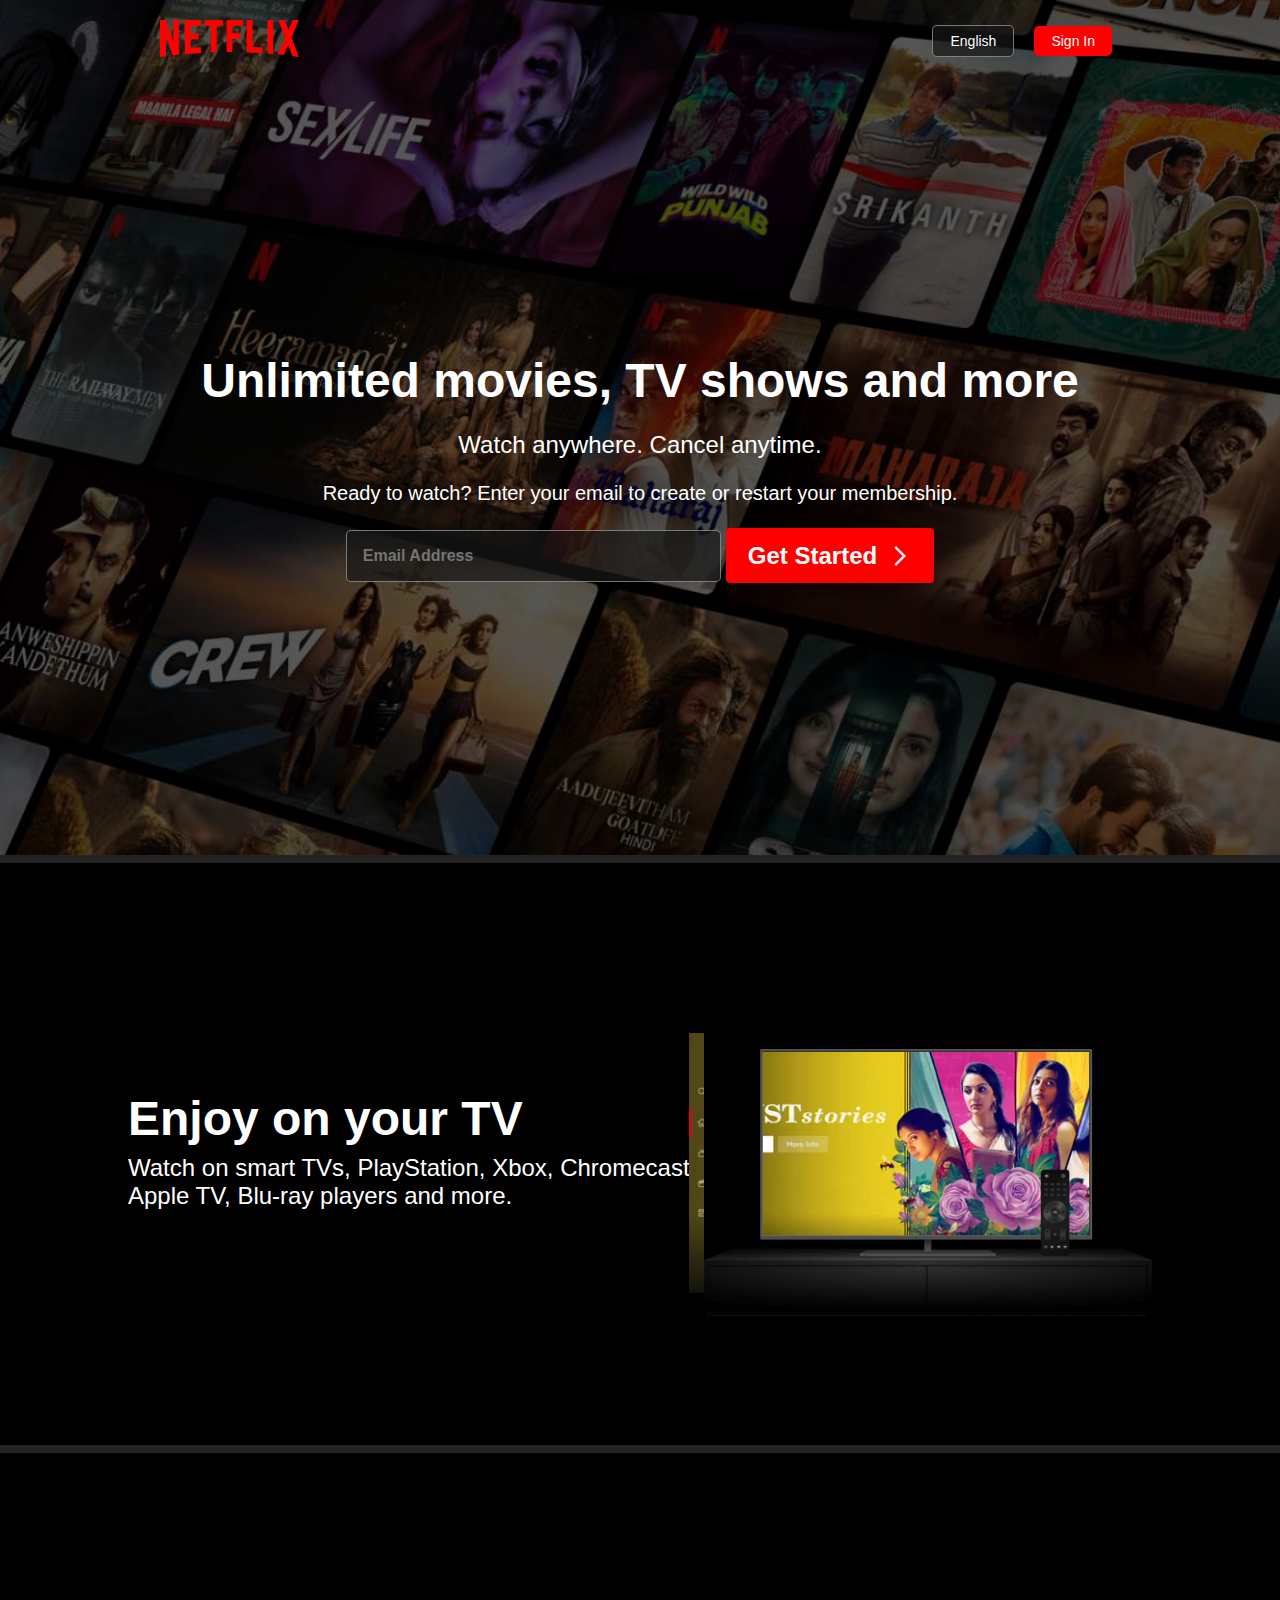
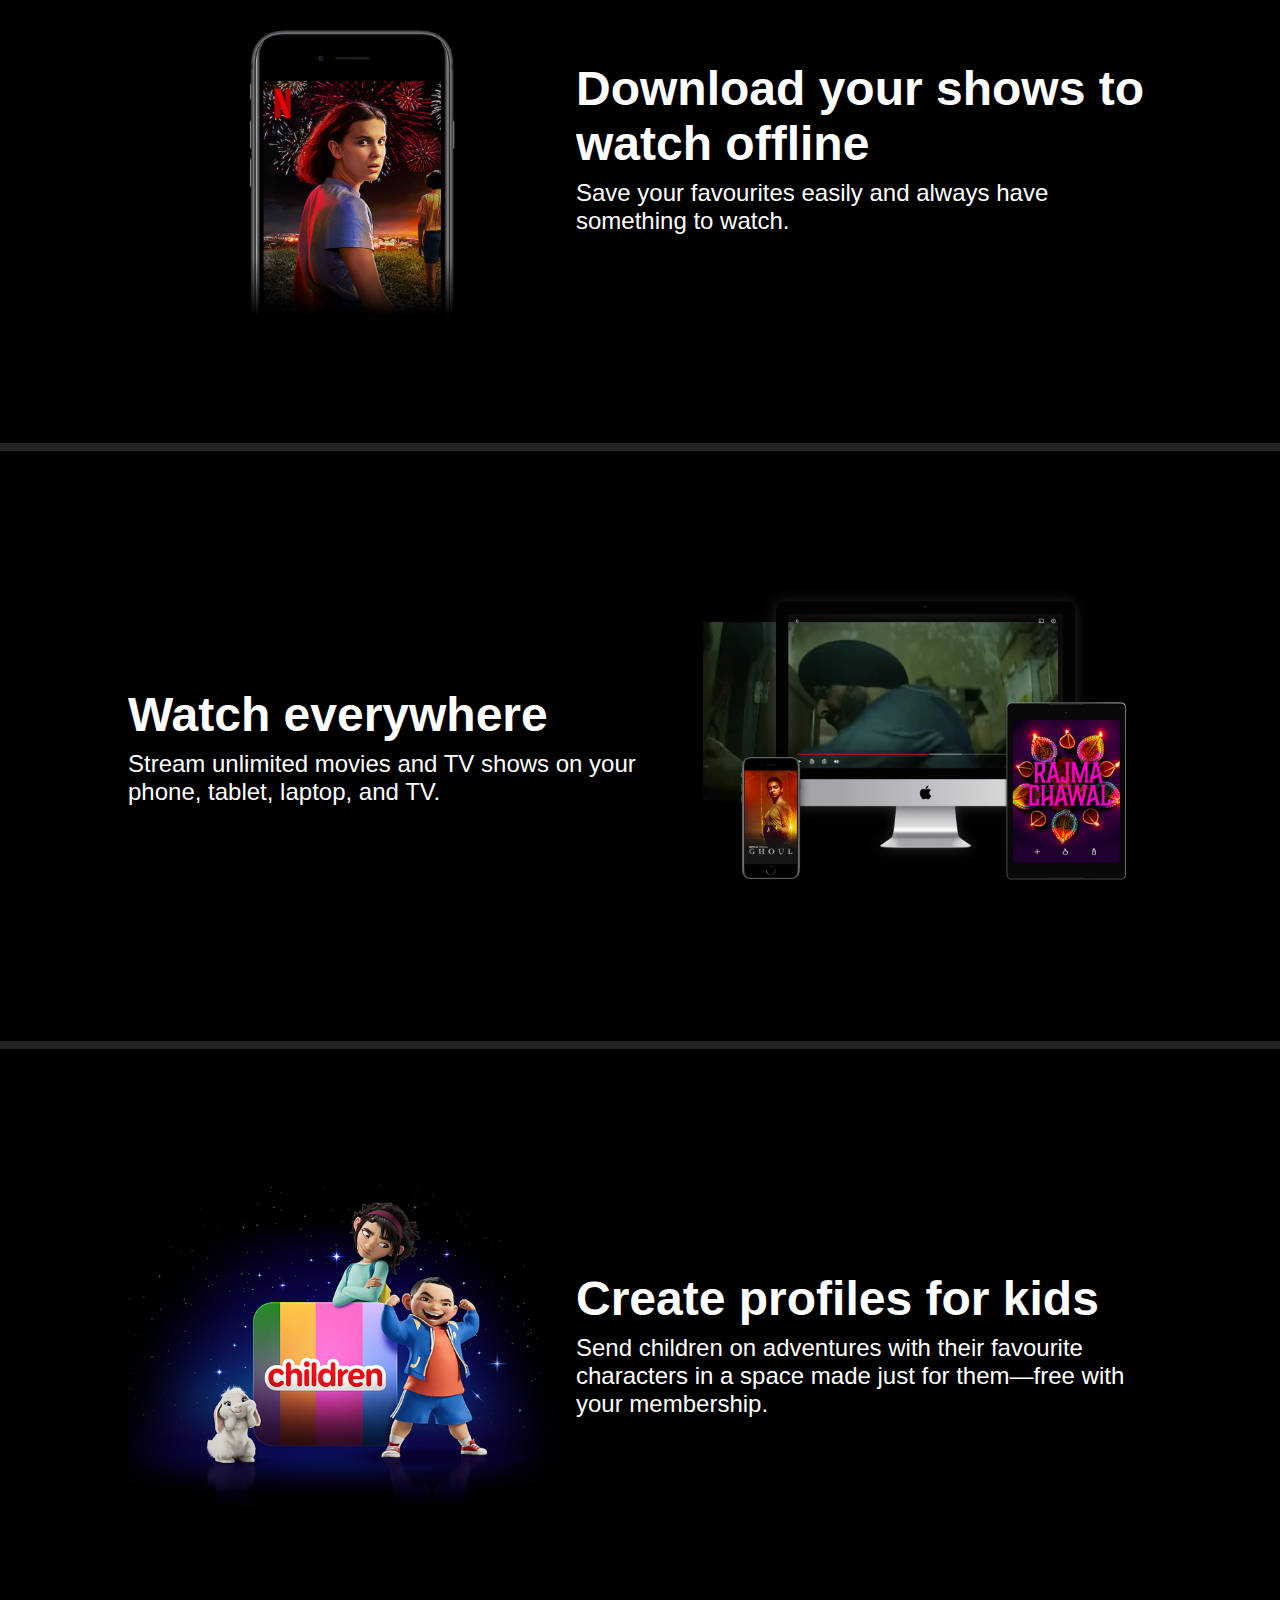
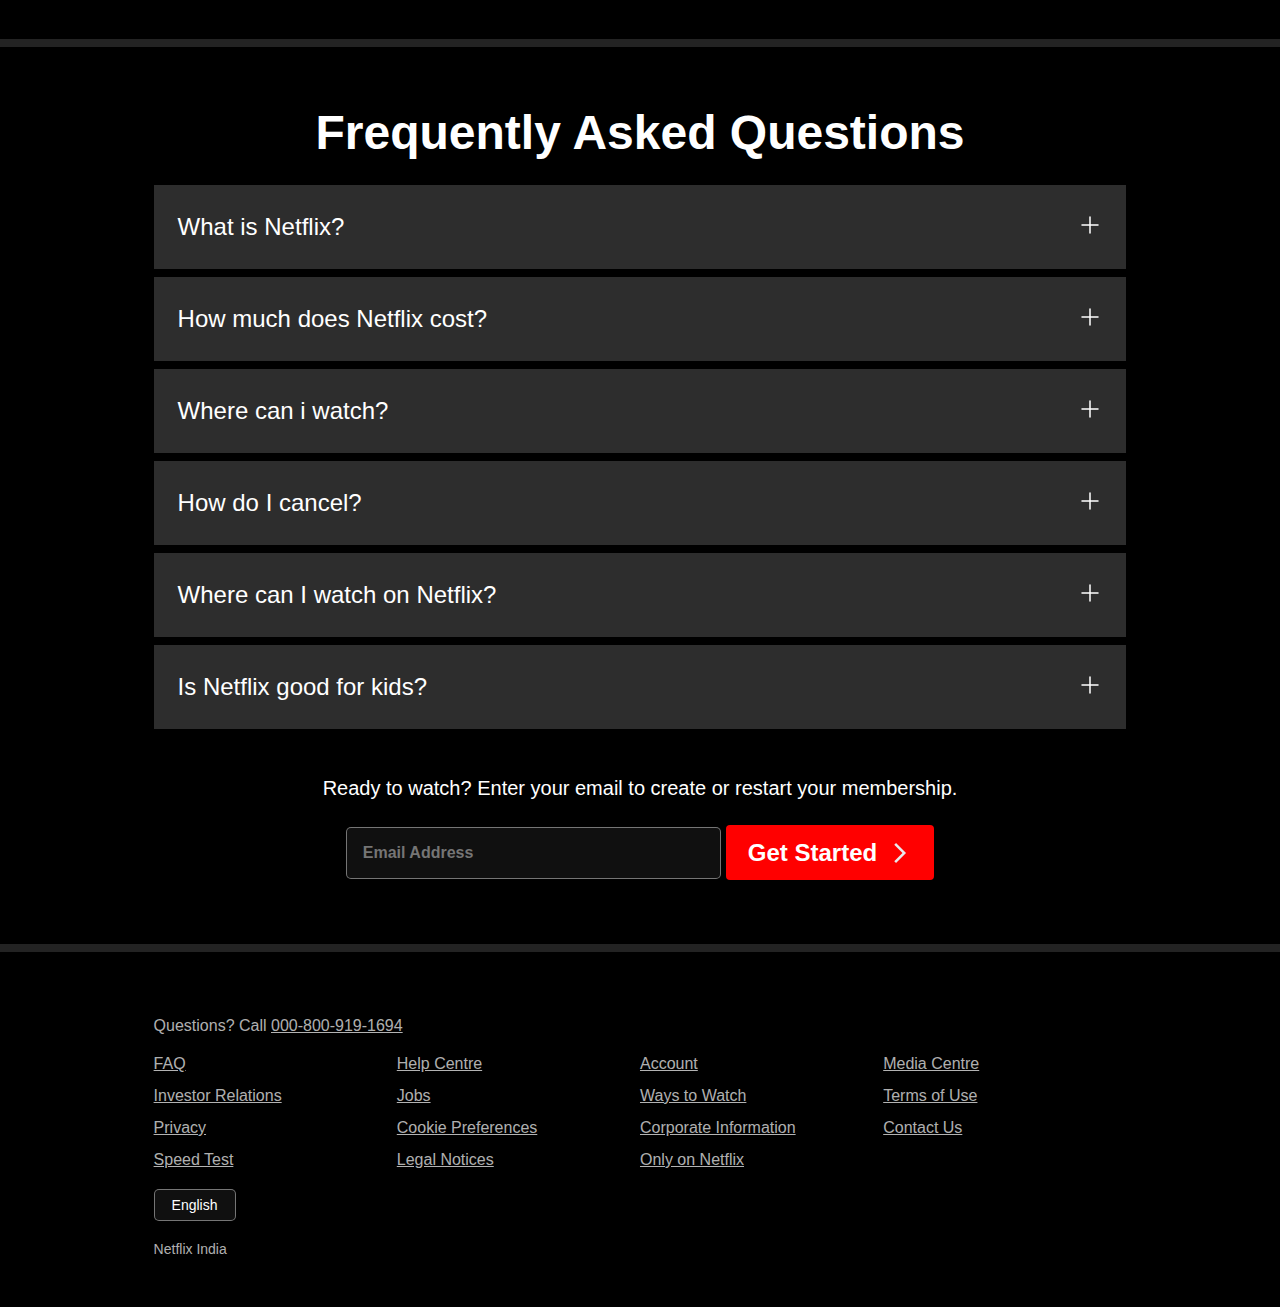
==== index.html @ d02ea131 "without responsiveness" ====
<!DOCTYPE html>
<html lang="en">

<head>
    <meta charset="UTF-8">
    <meta name="viewport" content="width=device-width, initial-scale=1.0">
    <title>Netflix India – Watch TV Shows Online, Watch Movies Online</title>
    <link rel="stylesheet" href="style.css">
</head>

<body>
    <div class="main">
        <nav>
            <span><img src="assets/images/netflix.svg" alt=""></span>
            <div>
                <button class="btn nonb">English</button>
                <button class="btn redb">Sign In</button>
            </div>
        </nav>
        <div class="box"></div>
        <div class="hero">
            <span>Unlimited movies, TV shows and more</span>
            <span>Watch anywhere. Cancel anytime.</span>
            <span>Ready to watch? Enter your email to create or restart your membership.</span>
            <div class="hero-buttons">
                <input type="email" placeholder="Email Address">
                <button class="btn-red">Get Started <span><img
                            src="assets/images/arrow_forward_ios_24dp_E8EAED_FILL0_wght400_GRAD0_opsz24.svg"
                            alt=""></span></button>
            </div>
        </div>
        <div class="seperation"></div>
    </div>

    <section class="first">
        <div>
            <span>Enjoy on your TV</span>
            <span>Watch on smart TVs, PlayStation, Xbox, Chromecast, Apple TV, Blu-ray players and more.</span>
        </div>
        <div class="imgvi">
            <img src="assets/images/tv.png" alt="">
            <video src="assets/videos/video-tv-in-0819.m4v" autoplay loop muted></video>
        </div>
    </section>

    <div class="seperation"></div>

    <section class="first second">
        <div class="imgvi">
            <img src="assets/images/stranger-th-im.jpg" alt="">
        </div>
        <div>
            <span>Download your shows to watch offline</span>
            <span>Save your favourites easily and always have something to watch.</span>
        </div>
    </section>

    <div class="seperation"></div>

    <section class="first third">
        <div>
            <span>Watch everywhere</span>
            <span>Stream unlimited movies and TV shows on your phone, tablet, laptop, and TV.</span>
        </div>
        <div class="imgvi vi2">
            <img src="assets/images/device-pile-in.png" alt="">
            <video src="assets/videos/video-2.m4v" autoplay loop muted width="355px"></video>
        </div>
    </section>

    <div class="seperation"></div>

    <section class="first second">
        <div class="imgvi">
            <img src="assets/images/childrean.png" alt="">
        </div>
        <div>
            <span>Create profiles for kids</span>
            <span>Send children on adventures with their favourite characters in a space made just for them—free with
                your membership.</span>
        </div>
    </section>

    <div class="seperation"></div>

    <div class="faq">
        <h2>Frequently Asked Questions</h2>

        <button class="faqbut">
            <span>What is Netflix?</span>
            <svg xmlns="http://www.w3.org/2000/svg" viewBox="0 0 24 24" width="24" height="24" color="white"
                fill="none">
                <path d="M12 4V20M20 12H4" stroke="currentColor" stroke-width="1.5" stroke-linecap="round"
                    stroke-linejoin="round" />
            </svg>
        </button>
        <button class="faqbut">
            <span>How much does Netflix cost?</span>
            <svg xmlns="http://www.w3.org/2000/svg" viewBox="0 0 24 24" width="24" height="24" color="white"
                fill="none">
                <path d="M12 4V20M20 12H4" stroke="currentColor" stroke-width="1.5" stroke-linecap="round"
                    stroke-linejoin="round" />
            </svg>
        </button>
        <button class="faqbut">
            <span>Where can i watch?</span>
            <svg xmlns="http://www.w3.org/2000/svg" viewBox="0 0 24 24" width="24" height="24" color="white"
                fill="none">
                <path d="M12 4V20M20 12H4" stroke="currentColor" stroke-width="1.5" stroke-linecap="round"
                    stroke-linejoin="round" />
            </svg>
        </button>
        <button class="faqbut">
            <span>How do I cancel?</span>
            <svg xmlns="http://www.w3.org/2000/svg" viewBox="0 0 24 24" width="24" height="24" color="white"
                fill="none">
                <path d="M12 4V20M20 12H4" stroke="currentColor" stroke-width="1.5" stroke-linecap="round"
                    stroke-linejoin="round" />
            </svg>
        </button>
        <button class="faqbut">
            <span>Where can I watch on Netflix?</span>
            <svg xmlns="http://www.w3.org/2000/svg" viewBox="0 0 24 24" width="24" height="24" color="white"
                fill="none">
                <path d="M12 4V20M20 12H4" stroke="currentColor" stroke-width="1.5" stroke-linecap="round"
                    stroke-linejoin="round" />
            </svg>
        </button>
        <button class="faqbut">
            <span>Is Netflix good for kids?</span>
            <svg xmlns="http://www.w3.org/2000/svg" viewBox="0 0 24 24" width="24" height="24" color="white"
                fill="none">
                <path d="M12 4V20M20 12H4" stroke="currentColor" stroke-width="1.5" stroke-linecap="round"
                    stroke-linejoin="round" />
            </svg>
        </button>

        <div class="lt">Ready to watch? Enter your email to create or restart your membership.</div>

        <div class="hero-buttons sbm">
            <input type="email" placeholder="Email Address">
            <button class="btn-red">Get Started <span><img
                        src="assets/images/arrow_forward_ios_24dp_E8EAED_FILL0_wght400_GRAD0_opsz24.svg"
                        alt=""></span></button>
        </div>
    </div>

    <div class="seperation"></div>

    <footer>
        <div class="co1">
            Questions? Call <a href="000-800-919-1694">000-800-919-1694</a>
        </div>
        <div class="f-grid">

            <div class="f-items">
                <span><a href="">FAQ</a></span>
                <span><a href="">Investor Relations</a></span>
                <span><a href="">Privacy</a></span>
                <span><a href="">Speed Test</a></span>
            </div>
            <div class="f-items">
                <span><a href="">Help Centre</a></span>
                <span><a href="">Jobs</a></span>
                <span><a href="">Cookie Preferences</a></span>
                <span><a href="">Legal Notices</a></span>
            </div>
            <div class="f-items">
                <span><a href="">Account</a></span>
                <span><a href="">Ways to Watch</a></span>
                <span><a href="">Corporate Information</a></span>
                <span><a href="">Only on Netflix</a></span>
            </div>
            <div class="f-items">
                <span><a href="">Media Centre</a></span>
                <span><a href="">Terms of Use</a></span>
                <span><a href="">Contact Us</a></span>
            </div>
        </div>
        <div>
            <button class="f-btn">English</button>
        </div>
        <div class="last">Netflix India</div>
    </footer>
</body>

</html>
---- style.css ----
@import url('https://fonts.googleapis.com/css2?family=Martel+Sans:wght@600&family=Poppins:wght@100;200;300;400&display=swap');

* {
    margin: 0;
    padding: 0;
}

body{
    background-color: black;
}

.main {
    background-image: url(assets/images/netflix\ bg.jpg);
    background-size: max(2200px,100vw);
    background-repeat: no-repeat;
    height: 95vh;
    background-position: center center;
    position: relative;
    /* object-fit: cover; */
}

.main .box {
    position: absolute;
    top: 0;
    width: 100%;
    height: 95vh;
    opacity: 0.55;
    background-color: black;
}

nav {
    max-width: 75vw;
    height: 81px;
    margin: auto;
    /* background-color: red; */
    display: flex;
    justify-content: space-between;
    align-items: center;
    /* margin-top: 20px; */
}

nav img {
    width: 139px;
    position: relative;
    z-index: 5;
}

nav button {
    position: relative;
    z-index: 5;
}

.btn {
    padding: 7px 17px;
    /* font-size: 15px; */
    border: none;
    border-radius: 5px;
    margin: 0 8px;
    color: white;
    font-family: 'Segoe UI', Tahoma, Geneva, Verdana, sans-serif;
    font-weight: 500;
    font-size: 14px;
}

.redb {
    background-color: red;
    cursor: pointer;
}
.redb:hover{
    background-color: rgb(204, 0, 0);
}

.nonb {
    background-color: rgba(23,23,23,0.7);
    border: 1px solid rgba(217, 217, 217, 0.5);
    cursor: pointer;
}

.hero {
    position: relative;
    height: calc(100% - 81px);
    color: white;
    display: flex;
    justify-content: center;
    align-items: center;
    flex-direction: column;
    
    font-family: 'Segoe UI', Tahoma, Geneva, Verdana, sans-serif;
    gap: 23px;
    padding: 0 30px;
}

.hero> :first-child{
    font-size: 48px;
    font-weight: 900;
    text-align: center;
}

.hero> :nth-child(2){
    font-size: 24px;
    font-weight: 400;
    text-align: center;
}

.hero> :nth-child(3){
    font-size: 20px;
    font-weight: 400;
    text-align: center;
}

.seperation{
    position: relative;
    height: 0.5rem;
    background-color: rgb(35, 35, 35);
    z-index: 11;
}

.btn-red{
    background-color: red;
    padding: 9px 22px;
    font-size: 24px;
    color: white;
    border: none;
    border-radius: 4px;
    font-weight: 600;
    font-family: 'Segoe UI', Tahoma, Geneva, Verdana, sans-serif;
    display: flex;
    justify-content: center;
    align-items: center;
    gap: 11px;
    cursor: pointer;
}
.btn-red:hover{
    background-color: rgb(204, 0, 0);
}

.hero-buttons{
    display: flex;
    justify-content: center;
    align-items: center;
    gap: 5px;
}

.btn-red img{
    padding-top: 7px;
}

input{
    font-weight: 600;
    color: white;
    padding: 16px 138px 16px 16px;
    background-color: rgba(23,23,23,0.7);
    font-size: 16px;
    font-family: 'Segoe UI', Tahoma, Geneva, Verdana, sans-serif;
    border: 1px solid rgba(217, 217, 217, 0.5);
    border-radius: 5px;
    cursor: text;
}

.first{
    height: 590px;
    display: flex;
    justify-content: center;
    align-items: center;
    color: white;
    max-width: 80vw;
    margin: auto;
    font-family: 'Segoe UI', Tahoma, Geneva, Verdana, sans-serif;
}

.imgvi{
    position: relative;
}

.imgvi img{
    width: 35vw;
    position: relative;
    z-index: 10;
}

/* .imgvi video{
    width: 332px;
    position: absolute;
    top: 72px;
    right: 67px;
} */
.imgvi video{
    width: 463px;
    position: absolute;
    top: 51px;
    right: 0;
}
.vi2 video{
    width: 355px;
    position: absolute;
    top: 33px;
    right: 94px;
}

section.first > div{
    display: flex;
    flex-direction: column;
    gap: 8px;
}

section.first > div :nth-child(1){
    font-size: 48px;
    font-weight: bolder;
}

section.first > div :nth-child(2){
    font-size:24px;
    /* font-weight: bolder; */
}

.faq{
    background-color: black;
    color: white;
    font-family: 'Segoe UI', Tahoma, Geneva, Verdana, sans-serif;
}

.faq h2{
    text-align: center;
    margin: 58px 0 25px 0;
    font-size: 48px;
    font-weight: 900;
}

.faqbut{
    display: flex;
    justify-content: space-between;
    width: 76vw;
    margin: 8px auto;
    padding: 28px 24px;
    font-size: 24px;
    font-weight: 400;
    color: white;
    background-color: #2d2d2d;
    border: none;
    cursor: pointer;
}
.faqbut:hover{
    transition: all 0.25s ease-in-out;
    background-color: #414141;
}

.lt{
    text-align: center;
    margin: 48px 0 25px 0;
    font-size: 20px;
    font-weight: 400;
}

.sbm{
    margin-bottom: 64px;
}

footer{
    color: rgba(255, 255, 255, 0.7);
    max-width: 76vw;
    margin: auto;
    font-family: 'Segoe UI', Tahoma, Geneva, Verdana, sans-serif;
    font-weight: 400;
}

.co1{
    font-size: 16px;
    margin: 65px 0 20px 0;
}
.co1 a{
    font-size: 16px;
    color: rgba(255, 255, 255, 0.7);
}

.f-grid{
    display: grid;
    grid-template-columns: 1fr 1fr 1fr 1fr;
}

.f-grid a{
    color: rgba(255, 255, 255, 0.7);
}

.f-items{
    display: flex;
    flex-direction: column;
    gap: 14px;
}

.f-btn{
    padding: 7px 17px;
    /* font-size: 15px; */
    border: none;
    border-radius: 5px;
    margin: 20px 0;
    color: white;
    font-family: 'Segoe UI', Tahoma, Geneva, Verdana, sans-serif;
    font-weight: 500;
    font-size: 14px;
    background-color: rgba(23,23,23,0.7);
    border: 1px solid rgba(217, 217, 217, 0.5);
    cursor: pointer;
}

.last{
    font-size: 14px;
    color: rgba(255, 255, 255, 0.7);
    margin-bottom: 50px;
}
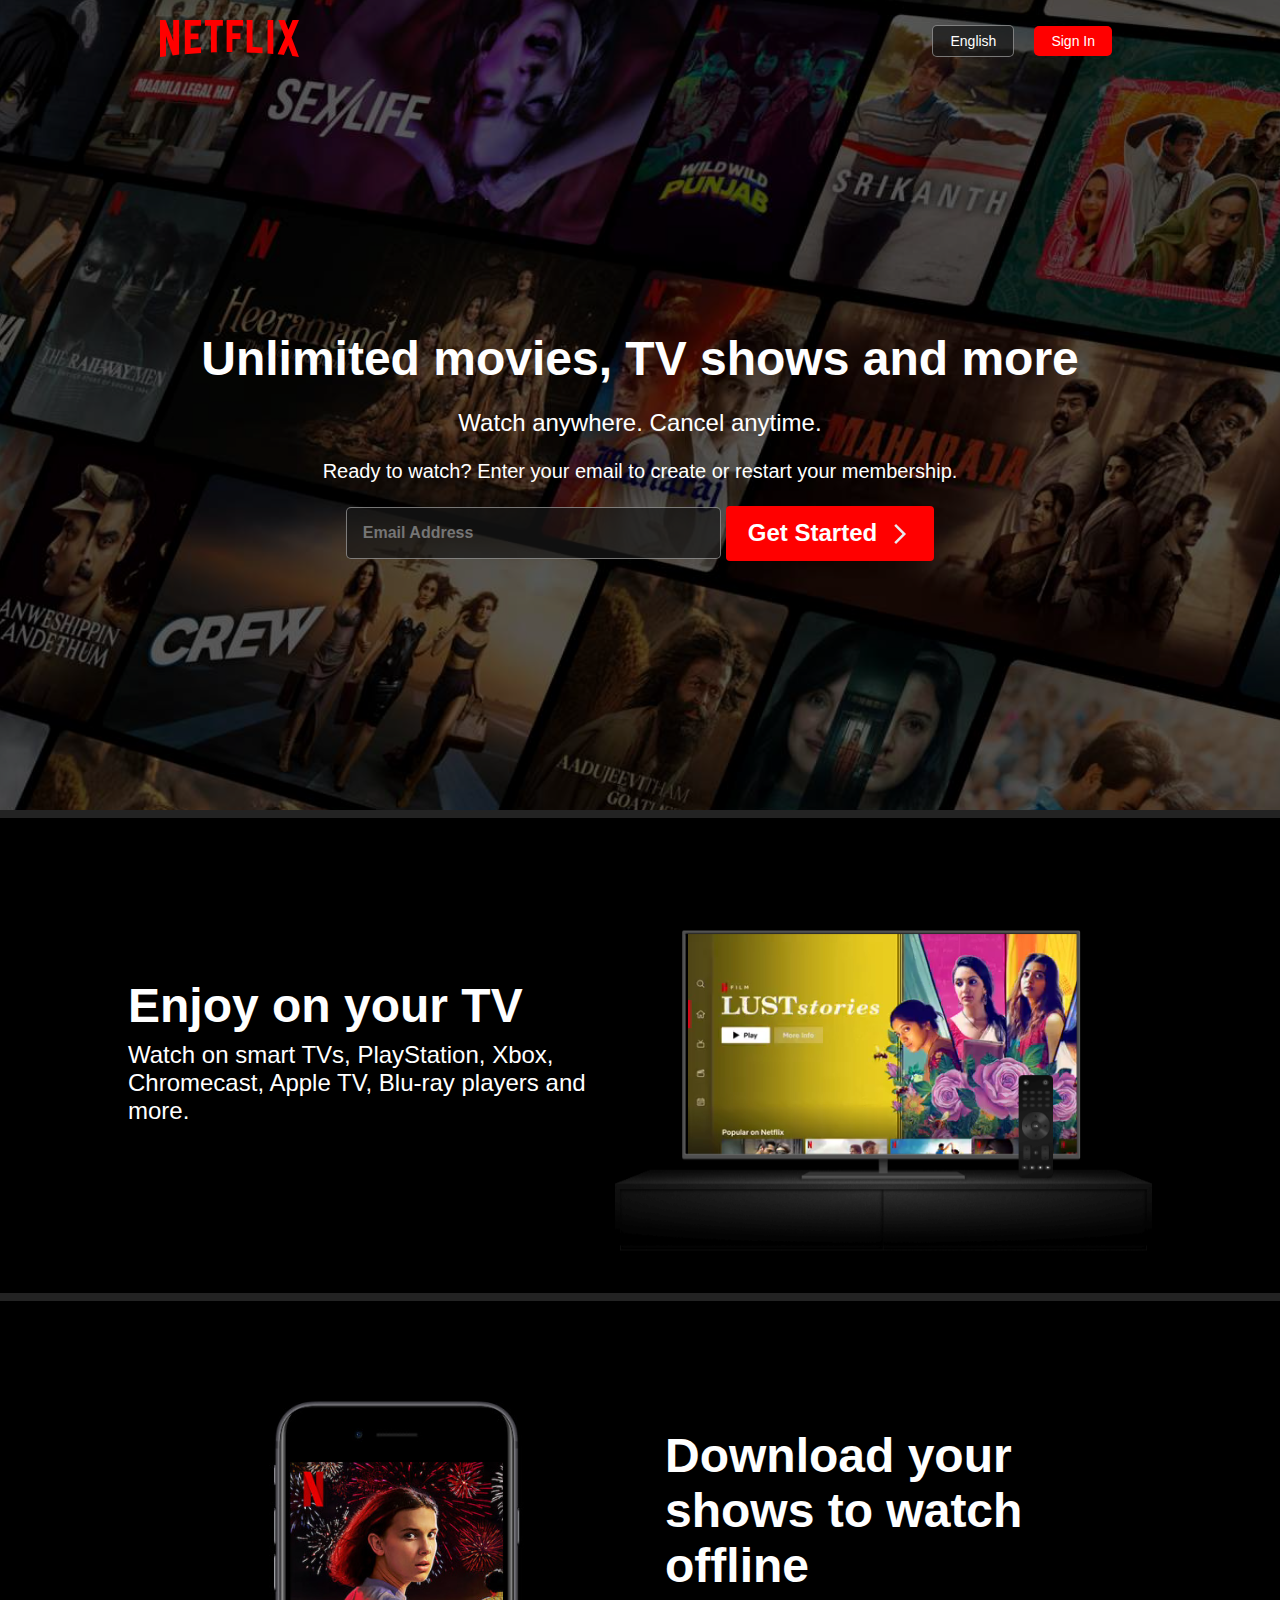
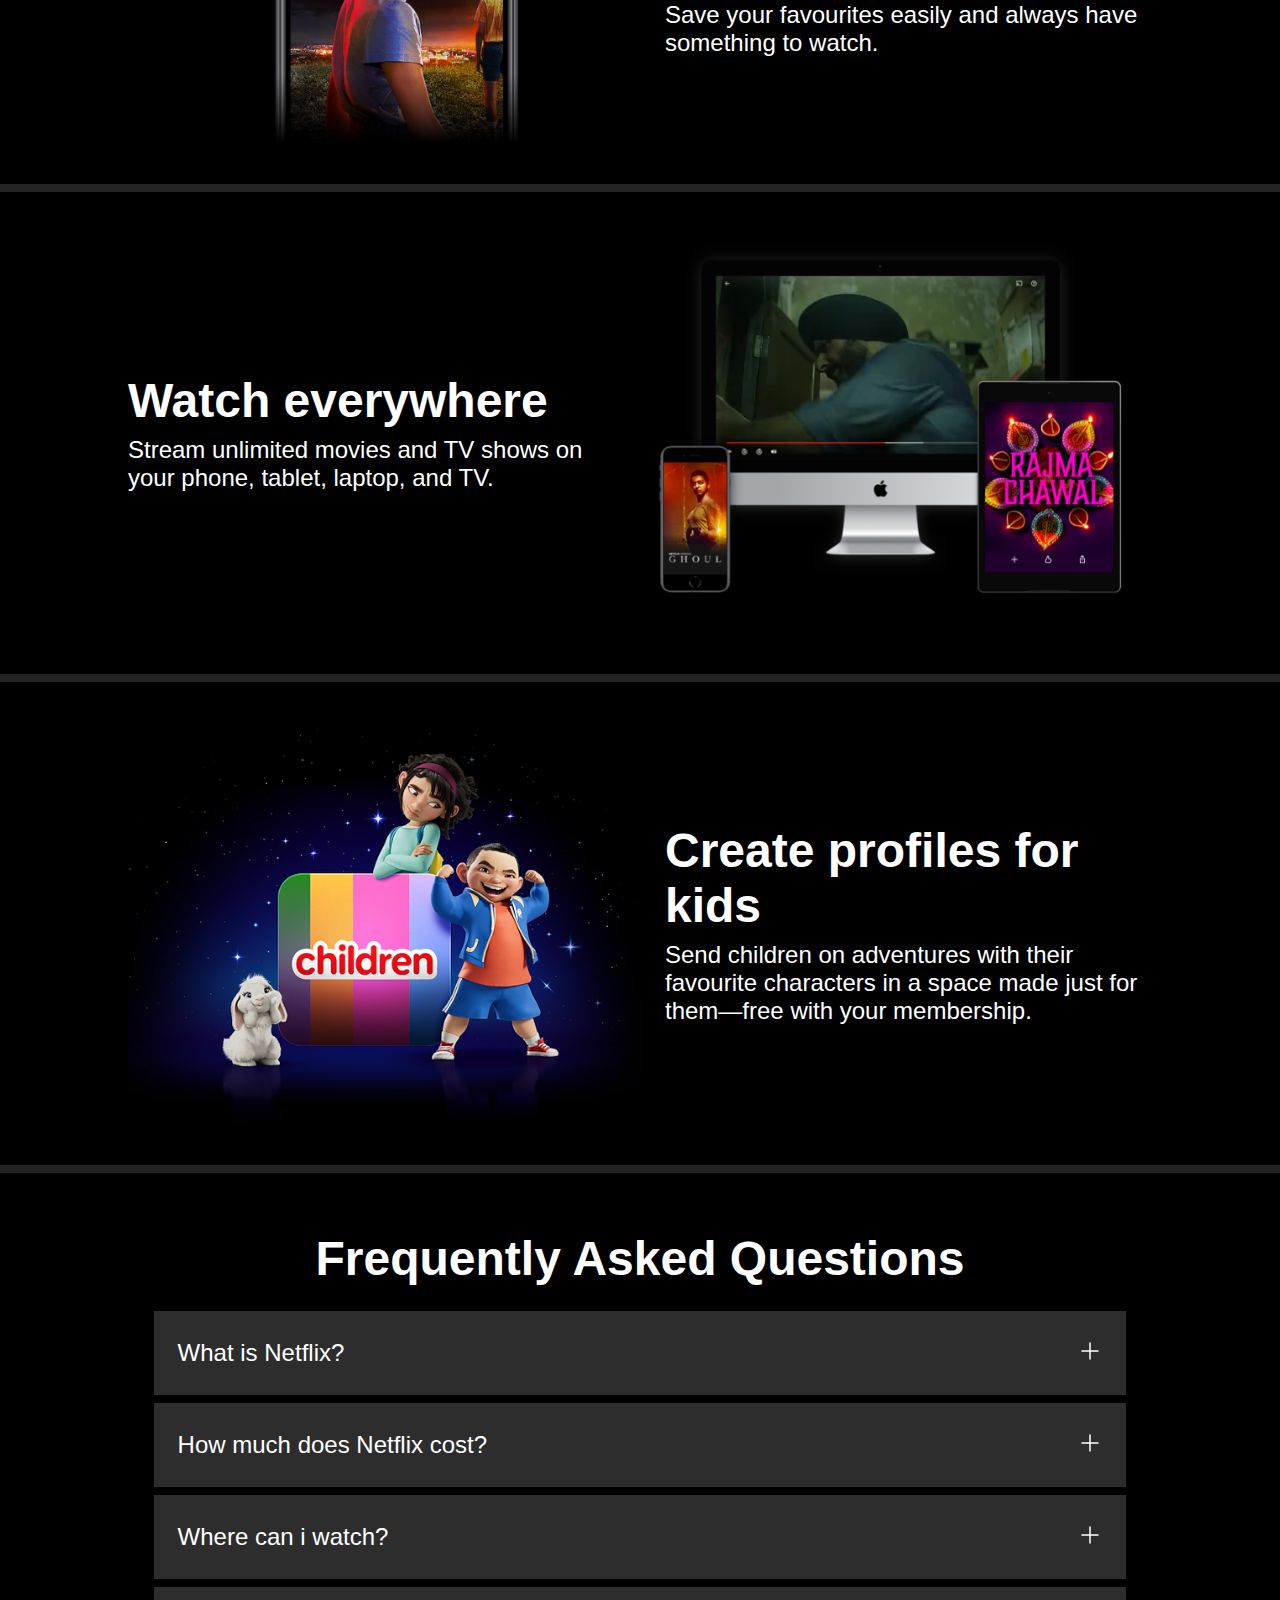
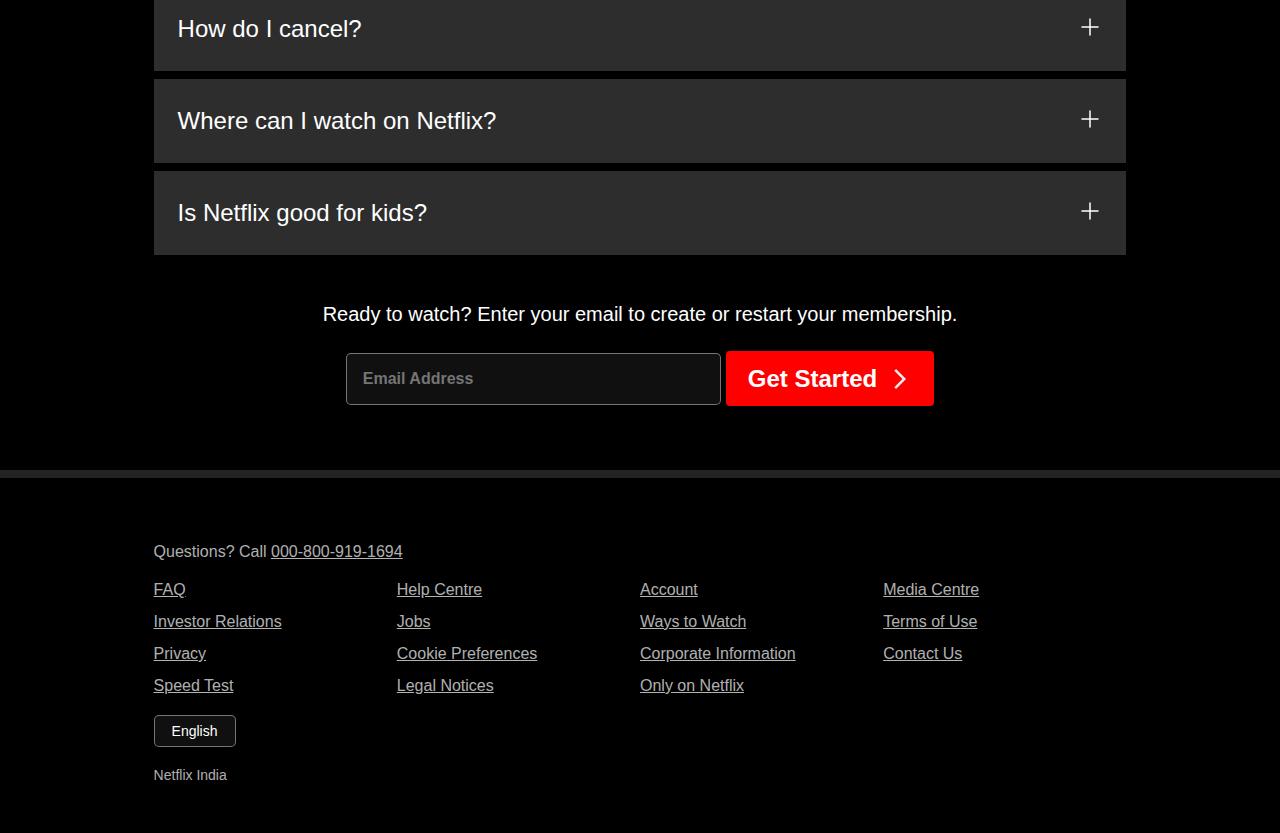
==== commit 4f84855f: "Update index.html" ====
--- a/index.html
+++ b/index.html
@@ -184,4 +184,4 @@
     </footer>
 </body>
 
-</html>+</html>
--- a/style.css
+++ b/style.css
@@ -5,18 +5,17 @@
     padding: 0;
 }
 
-body{
+body {
     background-color: black;
 }
 
 .main {
     background-image: url(assets/images/netflix\ bg.jpg);
-    background-size: max(2200px,100vw);
+    background-size: max(2200px, 100vw);
     background-repeat: no-repeat;
-    height: 95vh;
+    height: 90vh;
     background-position: center center;
     position: relative;
-    /* object-fit: cover; */
 }
 
 .main .box {
@@ -32,11 +31,15 @@
     max-width: 75vw;
     height: 81px;
     margin: auto;
-    /* background-color: red; */
     display: flex;
     justify-content: space-between;
     align-items: center;
-    /* margin-top: 20px; */
+}
+
+@media screen and (max-width: 500px) {
+    nav {
+        max-width: 90vw;
+    }
 }
 
 nav img {
@@ -52,7 +55,6 @@
 
 .btn {
     padding: 7px 17px;
-    /* font-size: 15px; */
     border: none;
     border-radius: 5px;
     margin: 0 8px;
@@ -66,12 +68,13 @@
     background-color: red;
     cursor: pointer;
 }
-.redb:hover{
+
+.redb:hover {
     background-color: rgb(204, 0, 0);
 }
 
 .nonb {
-    background-color: rgba(23,23,23,0.7);
+    background-color: rgba(23, 23, 23, 0.7);
     border: 1px solid rgba(217, 217, 217, 0.5);
     cursor: pointer;
 }
@@ -84,38 +87,38 @@
     justify-content: center;
     align-items: center;
     flex-direction: column;
-    
+
     font-family: 'Segoe UI', Tahoma, Geneva, Verdana, sans-serif;
     gap: 23px;
     padding: 0 30px;
 }
 
-.hero> :first-child{
+.hero> :first-child {
     font-size: 48px;
     font-weight: 900;
     text-align: center;
 }
 
-.hero> :nth-child(2){
+.hero> :nth-child(2) {
     font-size: 24px;
     font-weight: 400;
     text-align: center;
 }
 
-.hero> :nth-child(3){
+.hero> :nth-child(3) {
     font-size: 20px;
     font-weight: 400;
     text-align: center;
 }
 
-.seperation{
+.seperation {
     position: relative;
     height: 0.5rem;
     background-color: rgb(35, 35, 35);
     z-index: 11;
 }
 
-.btn-red{
+.btn-red {
     background-color: red;
     padding: 9px 22px;
     font-size: 24px;
@@ -130,26 +133,27 @@
     gap: 11px;
     cursor: pointer;
 }
-.btn-red:hover{
+
+.btn-red:hover {
     background-color: rgb(204, 0, 0);
 }
 
-.hero-buttons{
+.hero-buttons {
     display: flex;
     justify-content: center;
     align-items: center;
     gap: 5px;
 }
 
-.btn-red img{
+.btn-red img {
     padding-top: 7px;
 }
 
-input{
+input {
     font-weight: 600;
     color: white;
     padding: 16px 138px 16px 16px;
-    background-color: rgba(23,23,23,0.7);
+    background-color: rgba(23, 23, 23, 0.7);
     font-size: 16px;
     font-family: 'Segoe UI', Tahoma, Geneva, Verdana, sans-serif;
     border: 1px solid rgba(217, 217, 217, 0.5);
@@ -157,76 +161,70 @@
     cursor: text;
 }
 
-.first{
-    height: 590px;
+.first {
     display: flex;
     justify-content: center;
     align-items: center;
     color: white;
     max-width: 80vw;
     margin: auto;
-    font-family: 'Segoe UI', Tahoma, Geneva, Verdana, sans-serif;
-}
-
-.imgvi{
-    position: relative;
-}
-
-.imgvi img{
-    width: 35vw;
+    padding: 40px 0px;
+    font-family: 'Segoe UI', Tahoma, Geneva, Verdana, sans-serif;
+}
+
+.imgvi {
+    position: relative;
+}
+
+.imgvi img {
+    width: 537px;
     position: relative;
     z-index: 10;
 }
 
-/* .imgvi video{
-    width: 332px;
+.imgvi video {
+    width: 450px;
     position: absolute;
-    top: 72px;
-    right: 67px;
-} */
-.imgvi video{
-    width: 463px;
-    position: absolute;
-    top: 51px;
-    right: 0;
-}
-.vi2 video{
+    top: 77px;
+    right: 14px;
+}
+
+.vi2 video {
     width: 355px;
     position: absolute;
     top: 33px;
     right: 94px;
 }
 
-section.first > div{
+section.first>div {
     display: flex;
     flex-direction: column;
     gap: 8px;
 }
 
-section.first > div :nth-child(1){
+section.first>div :nth-child(1) {
     font-size: 48px;
     font-weight: bolder;
 }
 
-section.first > div :nth-child(2){
-    font-size:24px;
-    /* font-weight: bolder; */
-}
-
-.faq{
+section.first>div :nth-child(2) {
+    font-size: 24px;
+}
+
+.faq {
     background-color: black;
     color: white;
     font-family: 'Segoe UI', Tahoma, Geneva, Verdana, sans-serif;
 }
 
-.faq h2{
+.faq h2 {
     text-align: center;
     margin: 58px 0 25px 0;
     font-size: 48px;
     font-weight: 900;
 }
 
-.faqbut{
+.faqbut {
     display: flex;
     justify-content: space-between;
     width: 76vw;
@@ -239,23 +237,24 @@
     border: none;
     cursor: pointer;
 }
-.faqbut:hover{
+
+.faqbut:hover {
     transition: all 0.25s ease-in-out;
     background-color: #414141;
 }
 
-.lt{
+.lt {
     text-align: center;
     margin: 48px 0 25px 0;
     font-size: 20px;
     font-weight: 400;
 }
 
-.sbm{
+.sbm {
     margin-bottom: 64px;
 }
 
-footer{
+footer {
     color: rgba(255, 255, 255, 0.7);
     max-width: 76vw;
     margin: auto;
@@ -263,33 +262,49 @@
     font-weight: 400;
 }
 
-.co1{
+.co1 {
     font-size: 16px;
     margin: 65px 0 20px 0;
 }
-.co1 a{
+
+.co1 a {
     font-size: 16px;
     color: rgba(255, 255, 255, 0.7);
 }
 
-.f-grid{
+.f-grid {
     display: grid;
     grid-template-columns: 1fr 1fr 1fr 1fr;
 }
 
-.f-grid a{
+@media screen and (max-width: 650px) {
+    .hero-buttons {
+        flex-wrap: wrap;
+    }
+
+    .btn-red {
+        padding: 3px 15px;
+        font-size: 16px;
+    }
+
+    input {
+        padding: 12px 90px 12px 16px;
+        font-size: 16px;
+    }
+}
+
+.f-grid a {
     color: rgba(255, 255, 255, 0.7);
 }
 
-.f-items{
+.f-items {
     display: flex;
     flex-direction: column;
     gap: 14px;
 }
 
-.f-btn{
+.f-btn {
     padding: 7px 17px;
-    /* font-size: 15px; */
     border: none;
     border-radius: 5px;
     margin: 20px 0;
@@ -297,13 +312,80 @@
     font-family: 'Segoe UI', Tahoma, Geneva, Verdana, sans-serif;
     font-weight: 500;
     font-size: 14px;
-    background-color: rgba(23,23,23,0.7);
+    background-color: rgba(23, 23, 23, 0.7);
     border: 1px solid rgba(217, 217, 217, 0.5);
     cursor: pointer;
 }
 
-.last{
+.last {
     font-size: 14px;
     color: rgba(255, 255, 255, 0.7);
     margin-bottom: 50px;
-}+}
+
+@media screen and (max-width: 1200px) {
+    .f-grid {
+        display: grid;
+        grid-template-columns: 1fr 1fr 1fr;
+    }
+
+    .first {
+        flex-wrap: wrap;
+    }
+
+    .imgvi img {
+        width: 350px;
+    }
+
+    .imgvi video {
+        width: 270px;
+        top: 55px;
+        right: 30px;
+    }
+
+    .vi2 video {
+        width: 175px;
+    }
+
+}
+
+@media screen and (max-width: 950px) {
+    .f-grid {
+        display: grid;
+        grid-template-columns: 1fr 1fr;
+    }
+
+    .hero> :first-child {
+        font-size: 32px;
+    }
+
+    .hero> :nth-child(2) {
+        font-size: 18px;
+    }
+
+    .hero> :nth-child(3) {
+        font-size: 18px;
+    }
+
+    section.first>div {
+        display: flex;
+        flex-direction: column;
+        gap: 8px;
+    }
+
+    section.first>div :nth-child(1) {
+        font-size: 32px;
+    }
+
+    section.first>div :nth-child(2) {
+        font-size: 18px;
+    }
+
+    .faq h2 {
+        font-size: 32px;
+    }
+
+    .faqbut {
+        font-size: 18px;
+    }
+}
